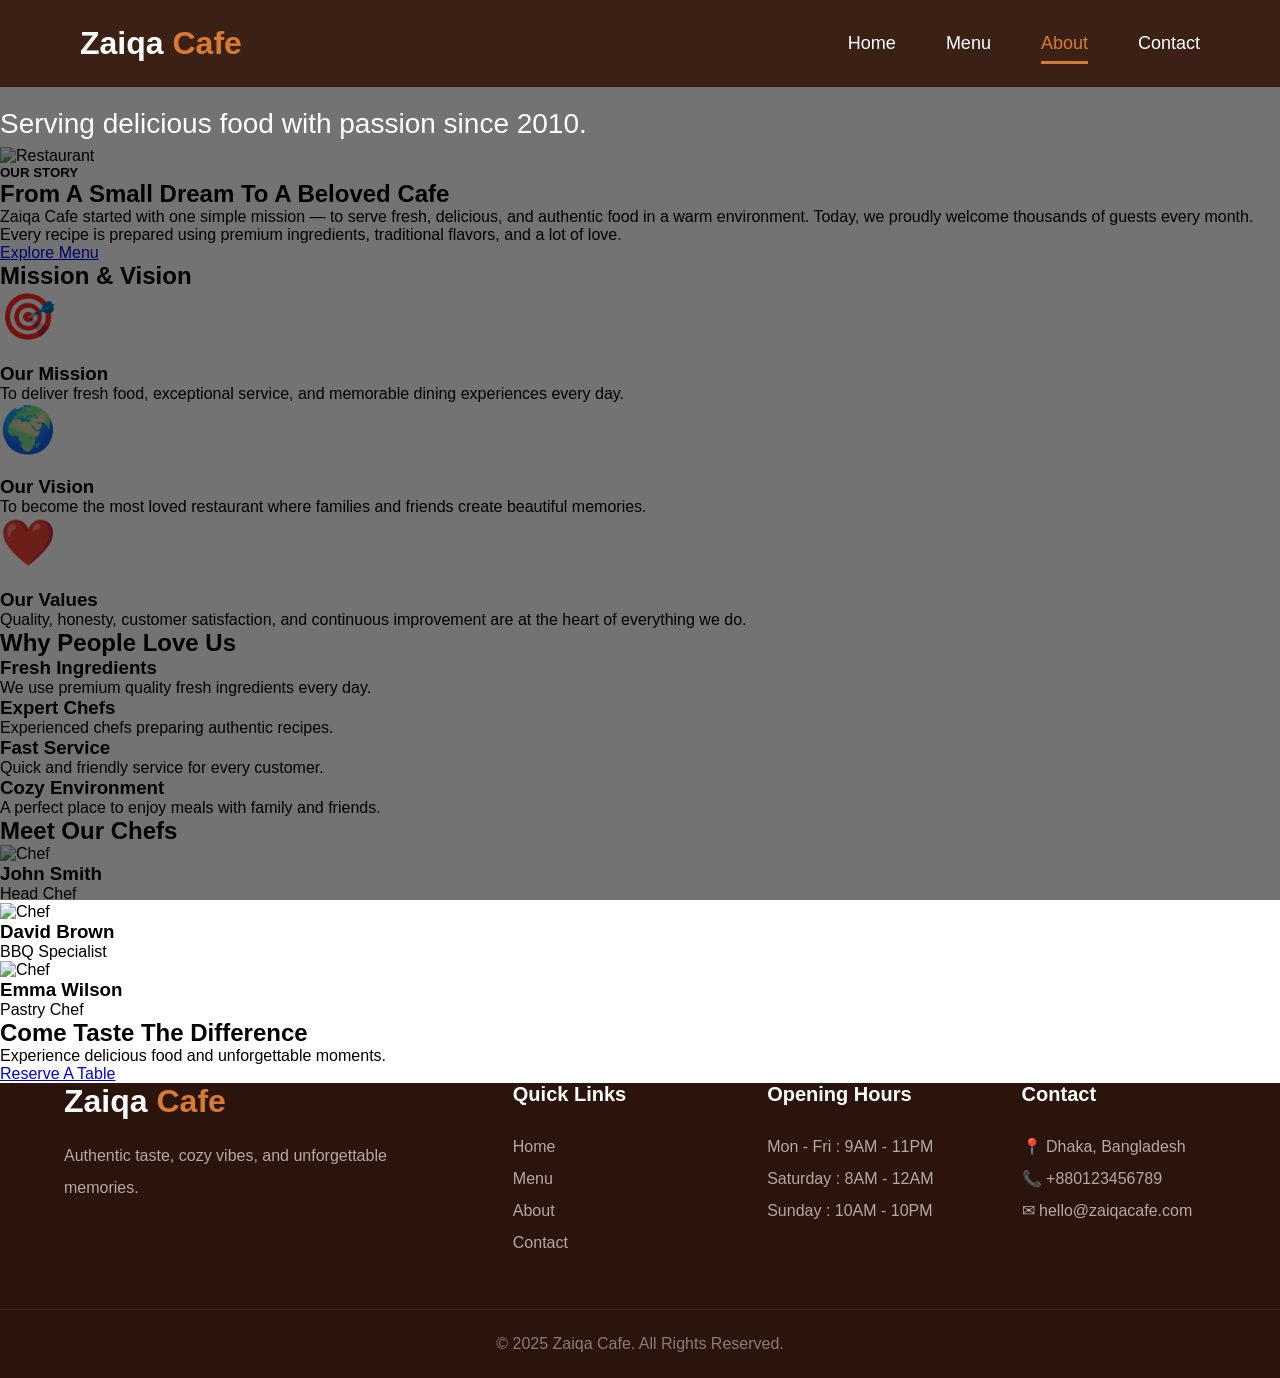
==== about.html @ 91bb47ee "about page html file added" ====
<!doctype html>
<html lang="en">
  <head>
    <meta charset="UTF-8" />
    <meta name="viewport" content="width=device-width, initial-scale=1.0" />
    <title>About | Zaiqa Cafe</title>

    <link rel="stylesheet" href="style.css" />
    <link rel="stylesheet" href="about.css" />
  </head>
  <body>
    <!-- ================= NAVBAR ================= -->

    <header>
      <nav class="navbar">
        <div class="logo">
          <span class="white">Zaiqa</span>
          <span class="orange">Cafe</span>
        </div>

        <ul class="nav-links">
          <li><a href="index.html">Home</a></li>
          <li><a href="menu.html">Menu</a></li>
          <li><a href="about.html" class="active">About</a></li>
          <li><a href="contact.html">Contact</a></li>
        </ul>
      </nav>
    </header>

    <!-- ================= HERO ================= -->

    <section class="about-hero">
      <div class="overlay"></div>

      <div class="hero-content">
        <h1>About Zaiqa Cafe</h1>

        <p>Serving delicious food with passion since 2010.</p>
      </div>
    </section>

    <!-- ================= OUR STORY ================= -->

    <section class="our-story">
      <div class="story-image">
        <img
          src="https://images.unsplash.com/photo-1517248135467-4c7edcad34c4?w=900"
          alt="Restaurant"
        />
      </div>

      <div class="story-content">
        <h5>OUR STORY</h5>

        <h2>From A Small Dream To A Beloved Cafe</h2>

        <p>
          Zaiqa Cafe started with one simple mission — to serve fresh,
          delicious, and authentic food in a warm environment. Today, we proudly
          welcome thousands of guests every month.
        </p>

        <p>
          Every recipe is prepared using premium ingredients, traditional
          flavors, and a lot of love.
        </p>

        <a href="menu.html">Explore Menu</a>
      </div>
    </section>

    <!-- ================= MISSION & VISION ================= -->

    <section class="mission">
      <h2>Mission & Vision</h2>

      <div class="mission-grid">
        <div class="mission-card">
          <div class="icon">🎯</div>

          <h3>Our Mission</h3>

          <p>
            To deliver fresh food, exceptional service, and memorable dining
            experiences every day.
          </p>
        </div>

        <div class="mission-card">
          <div class="icon">🌍</div>

          <h3>Our Vision</h3>

          <p>
            To become the most loved restaurant where families and friends
            create beautiful memories.
          </p>
        </div>

        <div class="mission-card">
          <div class="icon">❤️</div>

          <h3>Our Values</h3>

          <p>
            Quality, honesty, customer satisfaction, and continuous improvement
            are at the heart of everything we do.
          </p>
        </div>
      </div>
    </section>

    <!-- ================= WHY US ================= -->

    <section class="why-about">
      <h2>Why People Love Us</h2>

      <div class="why-grid">
        <div class="why-card">
          <h3>Fresh Ingredients</h3>
          <p>We use premium quality fresh ingredients every day.</p>
        </div>

        <div class="why-card">
          <h3>Expert Chefs</h3>
          <p>Experienced chefs preparing authentic recipes.</p>
        </div>

        <div class="why-card">
          <h3>Fast Service</h3>
          <p>Quick and friendly service for every customer.</p>
        </div>

        <div class="why-card">
          <h3>Cozy Environment</h3>
          <p>A perfect place to enjoy meals with family and friends.</p>
        </div>
      </div>
    </section>

    <!-- ================= CHEFS ================= -->

    <section class="chef">
      <h2>Meet Our Chefs</h2>

      <div class="chef-grid">
        <div class="chef-card">
          <img
            src="https://images.unsplash.com/photo-1583394293214-28ded15ee548?w=600"
            alt="Chef"
          />

          <h3>John Smith</h3>

          <p>Head Chef</p>
        </div>

        <div class="chef-card">
          <img
            src="https://images.unsplash.com/photo-1607631568010-a87245c0daf8?w=600"
            alt="Chef"
          />

          <h3>David Brown</h3>

          <p>BBQ Specialist</p>
        </div>

        <div class="chef-card">
          <img
            src="https://images.unsplash.com/photo-1577219491135-ce391730fb2c?w=600"
            alt="Chef"
          />

          <h3>Emma Wilson</h3>

          <p>Pastry Chef</p>
        </div>
      </div>
    </section>

    <!-- ================= CTA ================= -->

    <section class="about-cta">
      <h2>Come Taste The Difference</h2>

      <p>Experience delicious food and unforgettable moments.</p>

      <a href="contact.html">Reserve A Table</a>
    </section>

    <!-- ================= FOOTER ================= -->

    <footer class="footer">
      <div class="footer-container">
        <div class="footer-col">
          <h2 class="footer-logo">
            <span class="white">Zaiqa</span>

            <span class="orange">Cafe</span>
          </h2>

          <p>Authentic taste, cozy vibes, and unforgettable memories.</p>
        </div>

        <div class="footer-col">
          <h3>Quick Links</h3>

          <ul>
            <li><a href="index.html">Home</a></li>

            <li><a href="menu.html">Menu</a></li>

            <li><a href="about.html">About</a></li>

            <li><a href="contact.html">Contact</a></li>
          </ul>
        </div>

        <div class="footer-col">
          <h3>Opening Hours</h3>

          <p>Mon - Fri : 9AM - 11PM</p>

          <p>Saturday : 8AM - 12AM</p>

          <p>Sunday : 10AM - 10PM</p>
        </div>

        <div class="footer-col">
          <h3>Contact</h3>

          <p>📍 Dhaka, Bangladesh</p>

          <p>📞 +880123456789</p>

          <p>✉ hello@zaiqacafe.com</p>
        </div>
      </div>

      <div class="footer-bottom">
        <p>© 2025 Zaiqa Cafe. All Rights Reserved.</p>
      </div>
    </footer>
  </body>
</html>
---- style.css ----
* {
  margin: 0;
  padding: 0;
  box-sizing: border-box;
  font-family: "Poppins", sans-serif;
}

body {
  overflow-x: hidden;
}

/* Navbar */

.navbar {
  position: fixed;
  top: 0;
  left: 0;
  width: 100%;
  display: flex;
  justify-content: space-between;
  align-items: center;
  padding: 25px 80px;
  z-index: 100;
  background: #3b2115;
}

.logo {
  font-size: 32px;
  font-weight: bold;
}

.white {
  color: #fff;
}

.orange {
  color: #d97a32;
}

.nav-links {
  display: flex;
  gap: 50px;
  list-style: none;
}

.nav-links a {
  text-decoration: none;
  color: white;
  font-size: 18px;
  font-weight: 500;
  transition: 0.3s;
}

.nav-links a:hover,
.nav-links .active {
  color: #d97a32;
  border-bottom: 3px solid #d97a32;
  padding-bottom: 8px;
}

/* Hero */

.hero {
  width: 100%;
  height: 100vh;

  background: url("https://images.unsplash.com/photo-1517248135467-4c7edcad34c4?w=1600")
    center center/cover no-repeat;

  display: flex;
  justify-content: center;
  align-items: center;
  text-align: center;
  position: relative;
}

.overlay {
  position: absolute;
  width: 100%;
  height: 100%;
  background: rgba(0, 0, 0, 0.55);
}

.hero-content {
  position: relative;
  z-index: 10;
  color: white;
}

.hero-content h1 {
  font-size: 70px;
  line-height: 1.1;
  font-weight: 700;
}

.hero-content h1 span {
  color: #d97a32;
}

.hero-content p {
  margin-top: 25px;
  font-size: 28px;
  line-height: 1.6;
}

.buttons {
  margin-top: 45px;
  display: flex;
  justify-content: center;
  gap: 25px;
}

.btn {
  padding: 15px 30px;
  border-radius: 50px;
  text-decoration: none;
  font-size: 20px;
  font-weight: 600;
  transition: 0.4s;
}

.filled {
  background: #d97a32;
  color: white;
}

.filled:hover {
  background: #b85f20;
}

.outline {
  border: 2px solid #d97a32;
  color: #d97a32;
}

.outline:hover {
  background: #d97a32;
  color: white;
}
/* ===================
WHY CHOOSE US
=================== */

.why-choose {
  padding: 100px 8%;
  background: #fff;
}

.section-title {
  text-align: center;
  margin-bottom: 60px;
}

.section-title h2 {
  font-size: 45px;
  color: #3b2115;
}

.section-title p {
  color: #666;
  margin-top: 10px;
}

.features {
  display: grid;
  grid-template-columns: repeat(4, 1fr);
  gap: 30px;
}

.feature-card {
  background: #faf2e8;
  padding: 40px 25px;
  text-align: center;
  border-radius: 20px;
}

.icon {
  font-size: 45px;
  margin-bottom: 20px;
}

.feature-card h3 {
  margin-bottom: 15px;
  color: #3b2115;
}

.feature-card p {
  color: #666;
  line-height: 1.8;
}

/* ===================
POPULAR DISHES
=================== */

.popular-dishes {
  background: #fcf5eb;
  padding: 100px 8%;
}

.dish-container {
  display: flex;
  justify-content: center;
  gap: 30px;
  flex-wrap: wrap;
}

.dish-card {
  width: 350px;
  background: white;
  border-radius: 20px;
  overflow: hidden;
  box-shadow: 0 10px 30px rgba(0, 0, 0, 0.08);
}

.dish-card img {
  width: 100%;
  height: 250px;
  object-fit: cover;
}

.dish-content {
  padding: 25px;
}

.dish-content h3 {
  color: #3b2115;
  margin-bottom: 15px;
}

.dish-content p {
  color: #666;
  line-height: 1.8;
}

.dish-content span {
  display: block;
  margin-top: 20px;
  color: #c97333;
  font-size: 28px;
  font-weight: 700;
}

.menu-btn {
  text-align: center;
  margin-top: 50px;
}

.menu-btn a {
  text-decoration: none;
  background: #c97333;
  color: white;
  padding: 18px 40px;
  border-radius: 50px;
}

/* ===================
ABOUT
=================== */

.about {
  background: #381e12;
  color: white;
  padding: 100px 8%;
  display: flex;
  align-items: center;
  gap: 60px;
}

.about-image img {
  width: 500px;
  border-radius: 20px;
}

.about-content span {
  color: #d48a49;
  letter-spacing: 4px;
}

.about-content h2 {
  font-size: 45px;
  margin: 20px 0;
}

.about-content p {
  color: #ddd;
  line-height: 1.8;
  margin-bottom: 30px;
}

.about-content a {
  text-decoration: none;
  background: #d48a49;
  color: white;
  padding: 18px 35px;
  border-radius: 50px;
}

/* ===================
FOOTER
=================== */
.footer {
  background: #2b140b;
  color: #fff;
  padding-top: 0px;
}

.footer-container {
  width: 90%;
  max-width: 1300px;
  margin: auto;

  display: grid;
  grid-template-columns: 2fr 1fr 1fr 1fr;
  gap: 60px;

  padding-bottom: 50px;
}

.footer-logo {
  font-size: 32px;
  margin-bottom: 20px;
}

.footer-col h3 {
  font-size: 20px;
  margin-bottom: 25px;
}

.footer-col p,
.footer-col li,
.footer-col a {
  color: #b8a8a0;
  text-decoration: none;
  line-height: 2;
  list-style: none;
}

.footer-col ul {
  list-style: none;
}

.footer-col a:hover {
  color: #d97a32;
}

.footer-bottom {
  border-top: 1px solid rgba(255, 255, 255, 0.08);
  text-align: center;
  padding: 25px 0;
}

.footer-bottom p {
  color: #8b7c74;
}

/* Responsive */

@media (max-width: 992px) {
  .footer-container {
    grid-template-columns: repeat(2, 1fr);
  }
}

@media (max-width: 768px) {
  .footer-container {
    grid-template-columns: 1fr;
    text-align: center;
  }

  .footer-logo {
    font-size: 2.5rem;
  }
}
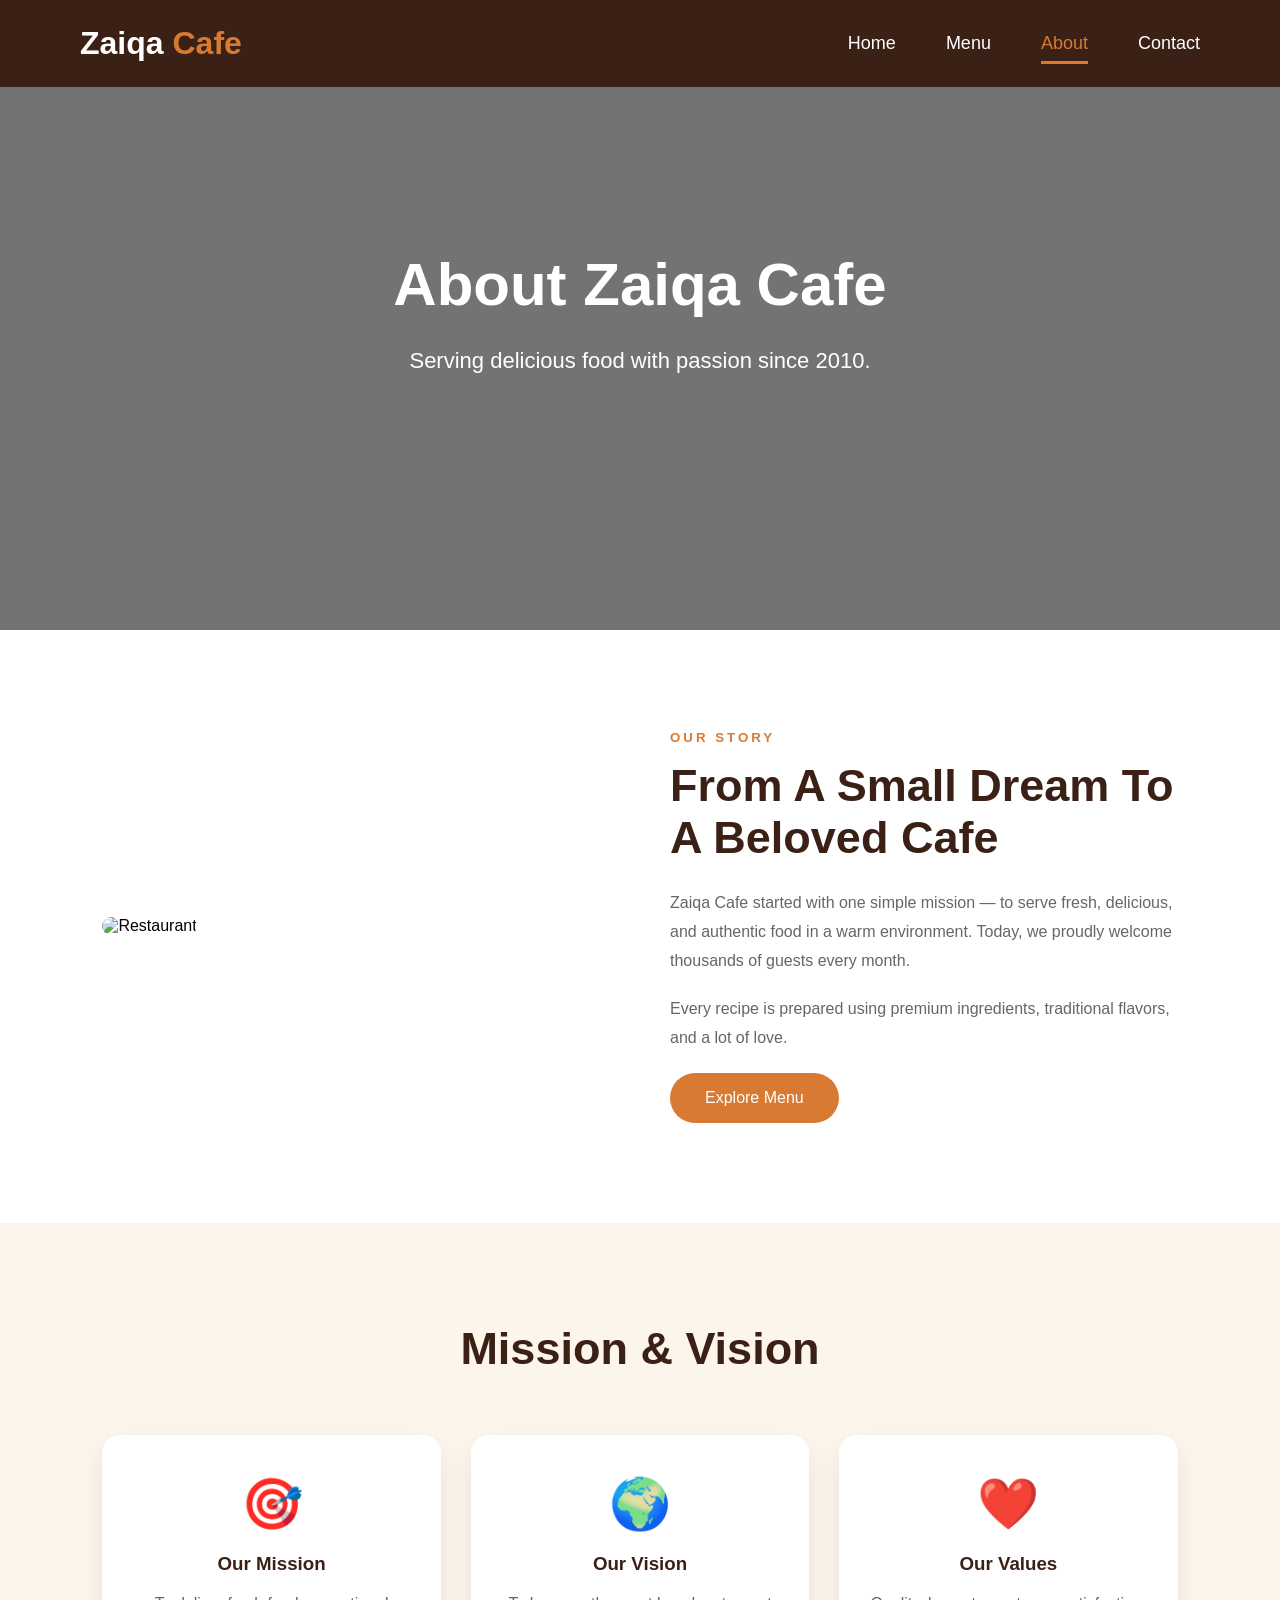
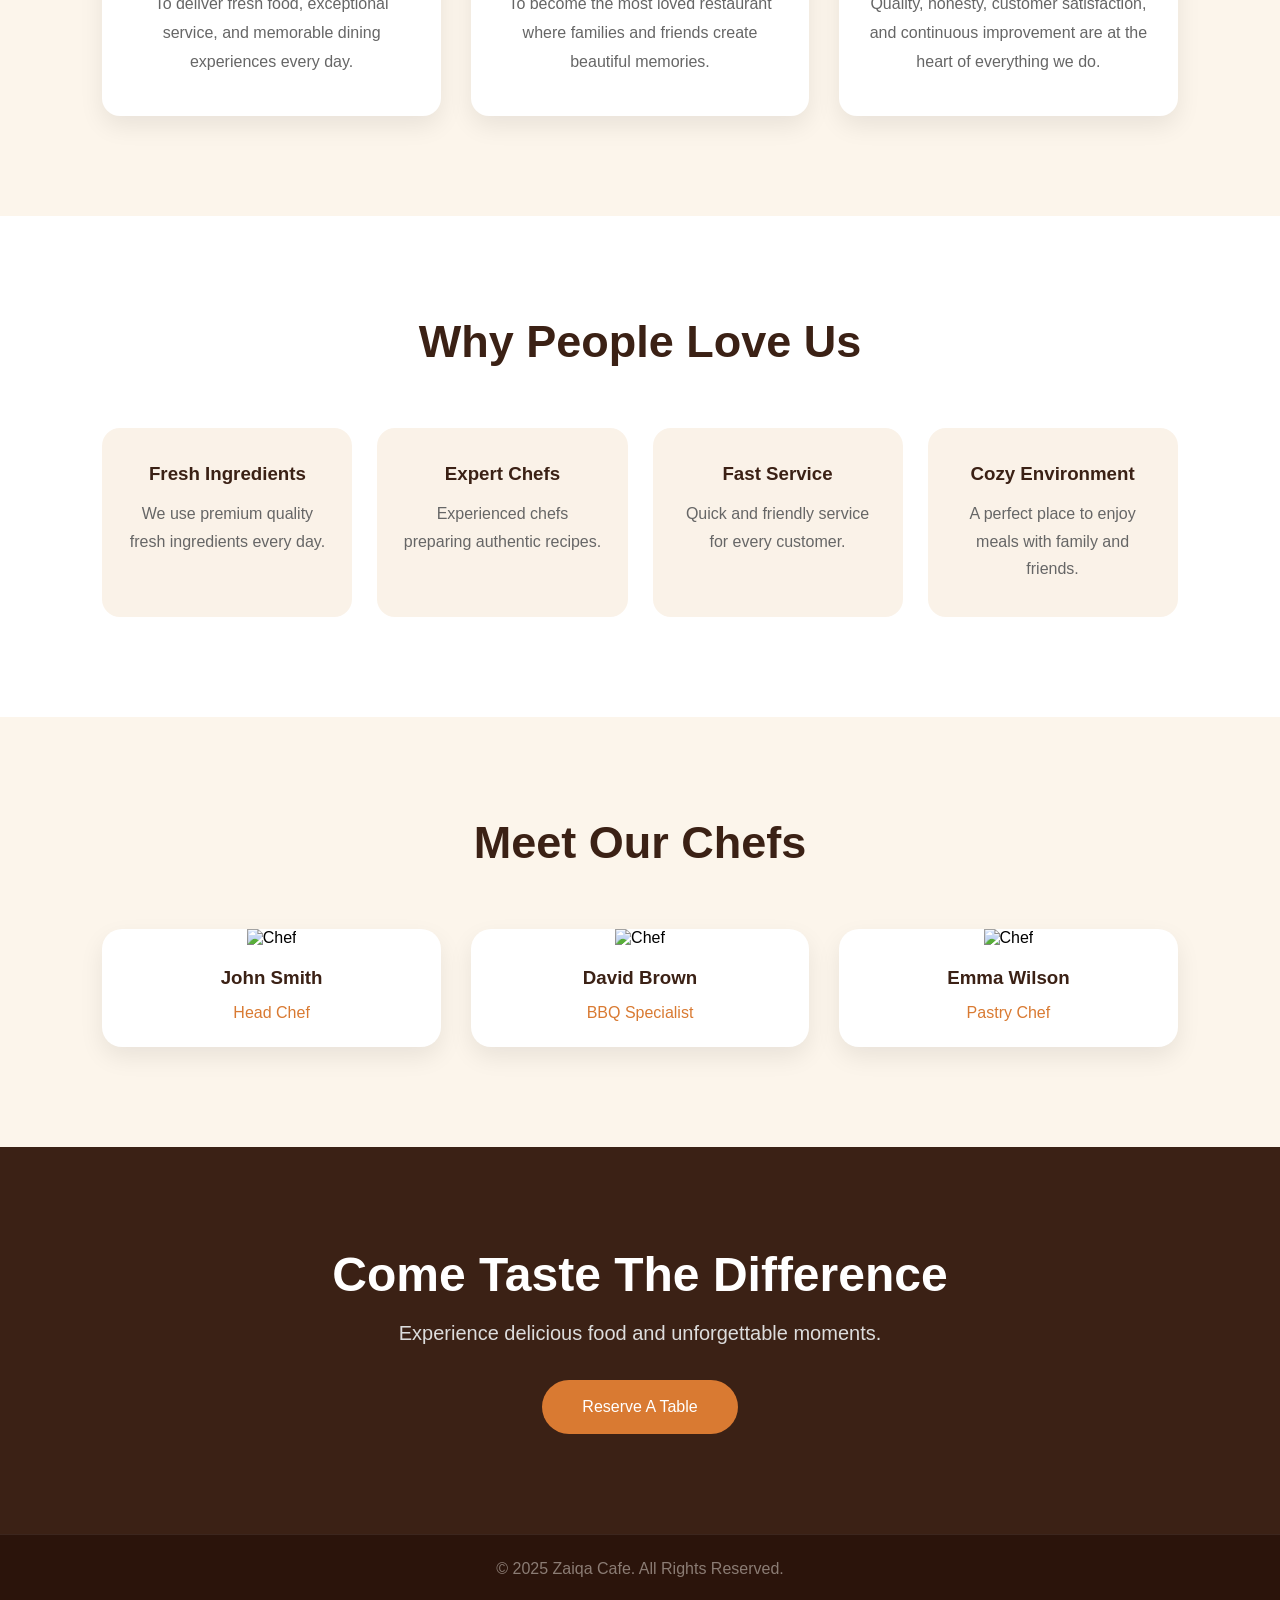
==== commit 9c223402: "about page css file added" ====
--- a/about.html
+++ b/about.html
@@ -192,52 +192,6 @@
     <!-- ================= FOOTER ================= -->
 
     <footer class="footer">
-      <div class="footer-container">
-        <div class="footer-col">
-          <h2 class="footer-logo">
-            <span class="white">Zaiqa</span>
-
-            <span class="orange">Cafe</span>
-          </h2>
-
-          <p>Authentic taste, cozy vibes, and unforgettable memories.</p>
-        </div>
-
-        <div class="footer-col">
-          <h3>Quick Links</h3>
-
-          <ul>
-            <li><a href="index.html">Home</a></li>
-
-            <li><a href="menu.html">Menu</a></li>
-
-            <li><a href="about.html">About</a></li>
-
-            <li><a href="contact.html">Contact</a></li>
-          </ul>
-        </div>
-
-        <div class="footer-col">
-          <h3>Opening Hours</h3>
-
-          <p>Mon - Fri : 9AM - 11PM</p>
-
-          <p>Saturday : 8AM - 12AM</p>
-
-          <p>Sunday : 10AM - 10PM</p>
-        </div>
-
-        <div class="footer-col">
-          <h3>Contact</h3>
-
-          <p>📍 Dhaka, Bangladesh</p>
-
-          <p>📞 +880123456789</p>
-
-          <p>✉ hello@zaiqacafe.com</p>
-        </div>
-      </div>
-
       <div class="footer-bottom">
         <p>© 2025 Zaiqa Cafe. All Rights Reserved.</p>
       </div>
--- a/about.css
+++ b/about.css
@@ -0,0 +1,325 @@
+/* ===========================
+ABOUT HERO
+=========================== */
+
+.about-hero {
+  width: 100%;
+  height: 70vh;
+  background: url("https://images.unsplash.com/photo-1517248135467-4c7edcad34c4?w=1600")
+    center center/cover no-repeat;
+  display: flex;
+  justify-content: center;
+  align-items: center;
+  text-align: center;
+  position: relative;
+}
+
+.about-hero .overlay {
+  position: absolute;
+  width: 100%;
+  height: 100%;
+  background: rgba(0, 0, 0, 0.55);
+}
+
+.about-hero .hero-content {
+  position: relative;
+  z-index: 2;
+  color: #fff;
+}
+
+.about-hero h1 {
+  font-size: 60px;
+  margin-bottom: 15px;
+}
+
+.about-hero p {
+  font-size: 22px;
+}
+
+/* ===========================
+OUR STORY
+=========================== */
+
+.our-story {
+  display: flex;
+  align-items: center;
+  gap: 60px;
+  padding: 100px 8%;
+  background: #fff;
+}
+
+.story-image {
+  flex: 1;
+}
+
+.story-image img {
+  width: 100%;
+  border-radius: 20px;
+}
+
+.story-content {
+  flex: 1;
+}
+
+.story-content h5 {
+  color: #d97a32;
+  letter-spacing: 3px;
+  margin-bottom: 15px;
+}
+
+.story-content h2 {
+  font-size: 45px;
+  color: #3b2115;
+  margin-bottom: 25px;
+}
+
+.story-content p {
+  color: #666;
+  line-height: 1.8;
+  margin-bottom: 20px;
+}
+
+.story-content a {
+  display: inline-block;
+  text-decoration: none;
+  background: #d97a32;
+  color: #fff;
+  padding: 16px 35px;
+  border-radius: 50px;
+  transition: 0.3s;
+}
+
+.story-content a:hover {
+  background: #b85f20;
+}
+
+/* ===========================
+MISSION
+=========================== */
+
+.mission {
+  padding: 100px 8%;
+  background: #fcf5eb;
+}
+
+.mission h2 {
+  text-align: center;
+  font-size: 45px;
+  color: #3b2115;
+  margin-bottom: 60px;
+}
+
+.mission-grid {
+  display: grid;
+  grid-template-columns: repeat(3, 1fr);
+  gap: 30px;
+}
+
+.mission-card {
+  background: #fff;
+  padding: 40px 30px;
+  border-radius: 18px;
+  text-align: center;
+  transition: 0.3s;
+  box-shadow: 0 10px 25px rgba(0, 0, 0, 0.08);
+}
+
+.mission-card:hover {
+  transform: translateY(-10px);
+}
+
+.mission-card .icon {
+  font-size: 50px;
+  margin-bottom: 20px;
+}
+
+.mission-card h3 {
+  color: #3b2115;
+  margin-bottom: 15px;
+}
+
+.mission-card p {
+  color: #666;
+  line-height: 1.8;
+}
+
+/* ===========================
+WHY US
+=========================== */
+
+.why-about {
+  padding: 100px 8%;
+  background: #fff;
+}
+
+.why-about h2 {
+  text-align: center;
+  font-size: 45px;
+  color: #3b2115;
+  margin-bottom: 60px;
+}
+
+.why-grid {
+  display: grid;
+  grid-template-columns: repeat(4, 1fr);
+  gap: 25px;
+}
+
+.why-card {
+  background: #faf2e8;
+  padding: 35px 25px;
+  border-radius: 18px;
+  text-align: center;
+  transition: 0.3s;
+}
+
+.why-card:hover {
+  transform: translateY(-10px);
+}
+
+.why-card h3 {
+  color: #3b2115;
+  margin-bottom: 15px;
+}
+
+.why-card p {
+  color: #666;
+  line-height: 1.7;
+}
+
+/* ===========================
+CHEFS
+=========================== */
+
+.chef {
+  padding: 100px 8%;
+  background: #fcf5eb;
+}
+
+.chef h2 {
+  text-align: center;
+  font-size: 45px;
+  color: #3b2115;
+  margin-bottom: 60px;
+}
+
+.chef-grid {
+  display: grid;
+  grid-template-columns: repeat(3, 1fr);
+  gap: 30px;
+}
+
+.chef-card {
+  background: #fff;
+  border-radius: 20px;
+  overflow: hidden;
+  text-align: center;
+  transition: 0.3s;
+  box-shadow: 0 10px 25px rgba(0, 0, 0, 0.08);
+}
+
+.chef-card:hover {
+  transform: translateY(-10px);
+}
+
+.chef-card img {
+  width: 100%;
+  height: 350px;
+  object-fit: cover;
+}
+
+.chef-card h3 {
+  color: #3b2115;
+  margin-top: 20px;
+}
+
+.chef-card p {
+  color: #d97a32;
+  margin: 15px 0 25px;
+}
+
+/* ===========================
+CTA
+=========================== */
+
+.about-cta {
+  background: #3b2115;
+  color: #fff;
+  text-align: center;
+  padding: 100px 8%;
+}
+
+.about-cta h2 {
+  font-size: 48px;
+  margin-bottom: 20px;
+}
+
+.about-cta p {
+  color: #ddd;
+  margin-bottom: 35px;
+  font-size: 20px;
+}
+
+.about-cta a {
+  display: inline-block;
+  text-decoration: none;
+  background: #d97a32;
+  color: #fff;
+  padding: 18px 40px;
+  border-radius: 50px;
+  transition: 0.3s;
+}
+
+.about-cta a:hover {
+  background: #b85f20;
+}
+
+/* ===========================
+RESPONSIVE
+=========================== */
+
+@media (max-width: 992px) {
+  .our-story {
+    flex-direction: column;
+  }
+
+  .mission-grid {
+    grid-template-columns: repeat(2, 1fr);
+  }
+
+  .why-grid {
+    grid-template-columns: repeat(2, 1fr);
+  }
+
+  .chef-grid {
+    grid-template-columns: repeat(2, 1fr);
+  }
+}
+
+@media (max-width: 768px) {
+  .about-hero h1 {
+    font-size: 38px;
+  }
+
+  .story-content h2,
+  .mission h2,
+  .why-about h2,
+  .chef h2,
+  .about-cta h2 {
+    font-size: 32px;
+  }
+
+  .mission-grid,
+  .why-grid,
+  .chef-grid {
+    grid-template-columns: 1fr;
+  }
+
+  .chef-card img {
+    height: 280px;
+  }
+
+  .about-cta p {
+    font-size: 18px;
+  }
+}
